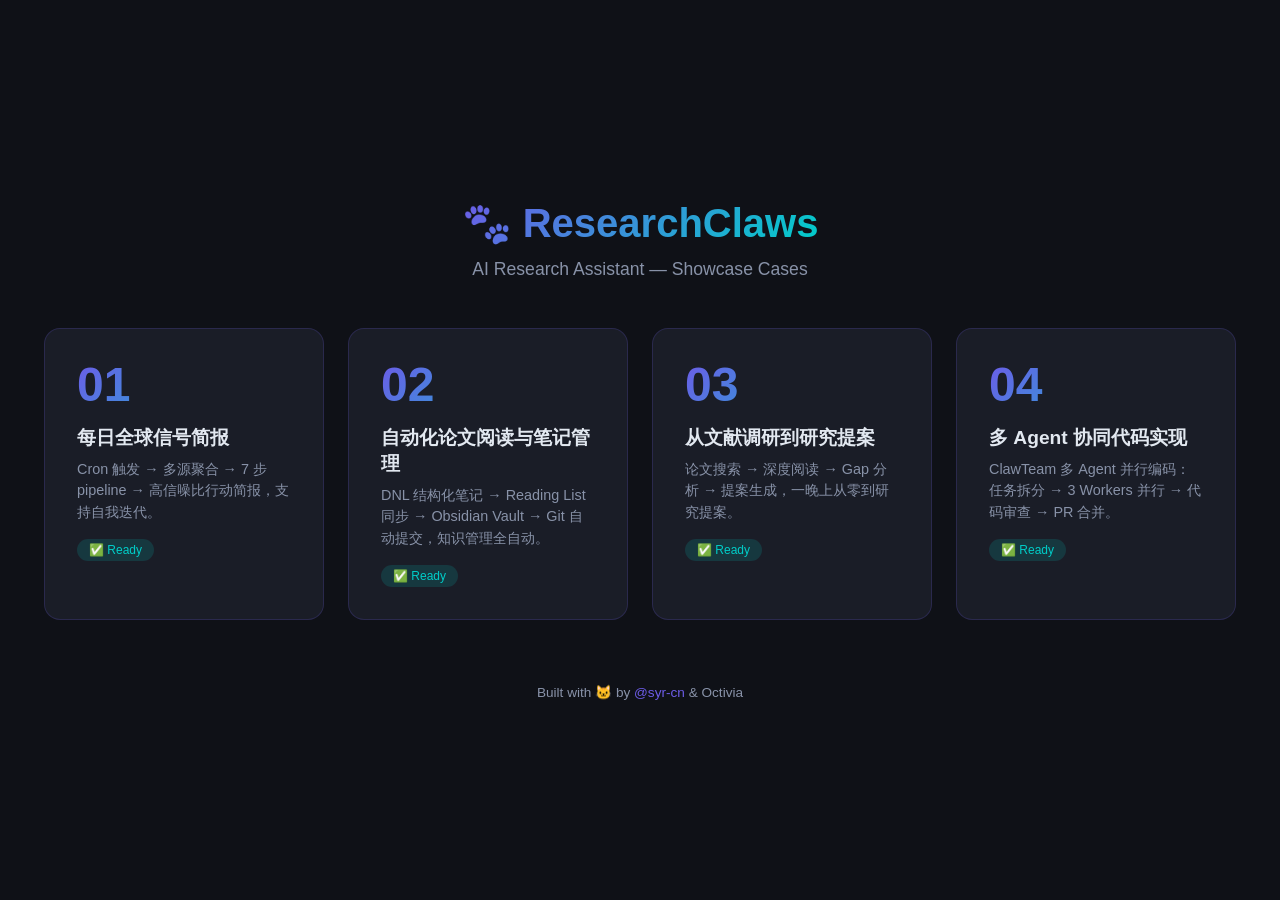
==== index.html @ a4d9e23c "feat: split into 4 cases - add paper reading/notes (case2), rename proposal->case3, multi-agent->cas" ====
<!DOCTYPE html>
<html lang="zh-CN">
<head>
    <meta charset="UTF-8">
    <meta name="viewport" content="width=device-width, initial-scale=1.0">
    <title>ResearchClaws | Showcase</title>
    <style>
        * { margin: 0; padding: 0; box-sizing: border-box; }
        :root {
            --bg: #0f1117;
            --bg-card: #1a1d27;
            --accent: #6c5ce7;
            --accent2: #00cec9;
            --text: #e2e8f0;
            --text-dim: #8892a8;
        }
        body {
            background: var(--bg);
            color: var(--text);
            font-family: 'Noto Sans SC', -apple-system, sans-serif;
            min-height: 100vh;
            display: flex;
            flex-direction: column;
            align-items: center;
            justify-content: center;
            padding: 40px 20px;
        }
        h1 {
            font-size: 2.5rem;
            font-weight: 900;
            background: linear-gradient(135deg, var(--accent), var(--accent2));
            -webkit-background-clip: text;
            -webkit-text-fill-color: transparent;
            margin-bottom: 12px;
        }
        .subtitle {
            color: var(--text-dim);
            font-size: 1.1rem;
            margin-bottom: 48px;
        }
        .cases {
            display: flex;
            gap: 24px;
            flex-wrap: wrap;
            justify-content: center;
            max-width: 1200px;
        }
        .case-card {
            background: var(--bg-card);
            border-radius: 16px;
            padding: 32px;
            width: 280px;
            text-decoration: none;
            color: var(--text);
            border: 1px solid rgba(108,92,231,0.2);
            transition: all 0.3s ease;
            position: relative;
            overflow: hidden;
        }
        .case-card:hover {
            border-color: var(--accent);
            transform: translateY(-4px);
            box-shadow: 0 12px 40px rgba(108,92,231,0.2);
        }
        .case-card .num {
            font-size: 3rem;
            font-weight: 900;
            background: linear-gradient(135deg, var(--accent), var(--accent2));
            -webkit-background-clip: text;
            -webkit-text-fill-color: transparent;
            line-height: 1;
            margin-bottom: 16px;
        }
        .case-card h2 {
            font-size: 1.2rem;
            font-weight: 700;
            margin-bottom: 8px;
        }
        .case-card p {
            color: var(--text-dim);
            font-size: 0.9rem;
            line-height: 1.5;
        }
        .case-card .tag {
            display: inline-block;
            margin-top: 16px;
            padding: 4px 12px;
            border-radius: 12px;
            font-size: 0.75rem;
            font-weight: 500;
        }
        .tag-ready { background: rgba(0,206,201,0.15); color: var(--accent2); }
        .tag-wip { background: rgba(253,121,168,0.15); color: #fd79a8; }
        footer {
            margin-top: 64px;
            color: var(--text-dim);
            font-size: 0.85rem;
        }
        footer a { color: var(--accent); text-decoration: none; }
        footer a:hover { text-decoration: underline; }
    </style>
</head>
<body>
    <h1>🐾 ResearchClaws</h1>
    <p class="subtitle">AI Research Assistant — Showcase Cases</p>
    <div class="cases">
        <a href="showcase/case1-daily-signal-brief.html" class="case-card">
            <div class="num">01</div>
            <h2>每日全球信号简报</h2>
            <p>Cron 触发 → 多源聚合 → 7 步 pipeline → 高信噪比行动简报，支持自我迭代。</p>
            <span class="tag tag-ready">✅ Ready</span>
        </a>
        <a href="showcase/case2-paper-reading-notes.html" class="case-card">
            <div class="num">02</div>
            <h2>自动化论文阅读与笔记管理</h2>
            <p>DNL 结构化笔记 → Reading List 同步 → Obsidian Vault → Git 自动提交，知识管理全自动。</p>
            <span class="tag tag-ready">✅ Ready</span>
        </a>
        <a href="showcase/case3-research-proposal.html" class="case-card">
            <div class="num">03</div>
            <h2>从文献调研到研究提案</h2>
            <p>论文搜索 → 深度阅读 → Gap 分析 → 提案生成，一晚上从零到研究提案。</p>
            <span class="tag tag-ready">✅ Ready</span>
        </a>
        <a href="showcase/case4-multi-agent-codebase.html" class="case-card">
            <div class="num">04</div>
            <h2>多 Agent 协同代码实现</h2>
            <p>ClawTeam 多 Agent 并行编码：任务拆分 → 3 Workers 并行 → 代码审查 → PR 合并。</p>
            <span class="tag tag-ready">✅ Ready</span>
        </a>
    </div>
    <footer>
        <p>Built with 🐱 by <a href="https://github.com/syr-cn">@syr-cn</a> &amp; Octivia</p>
    </footer>
</body>
</html>
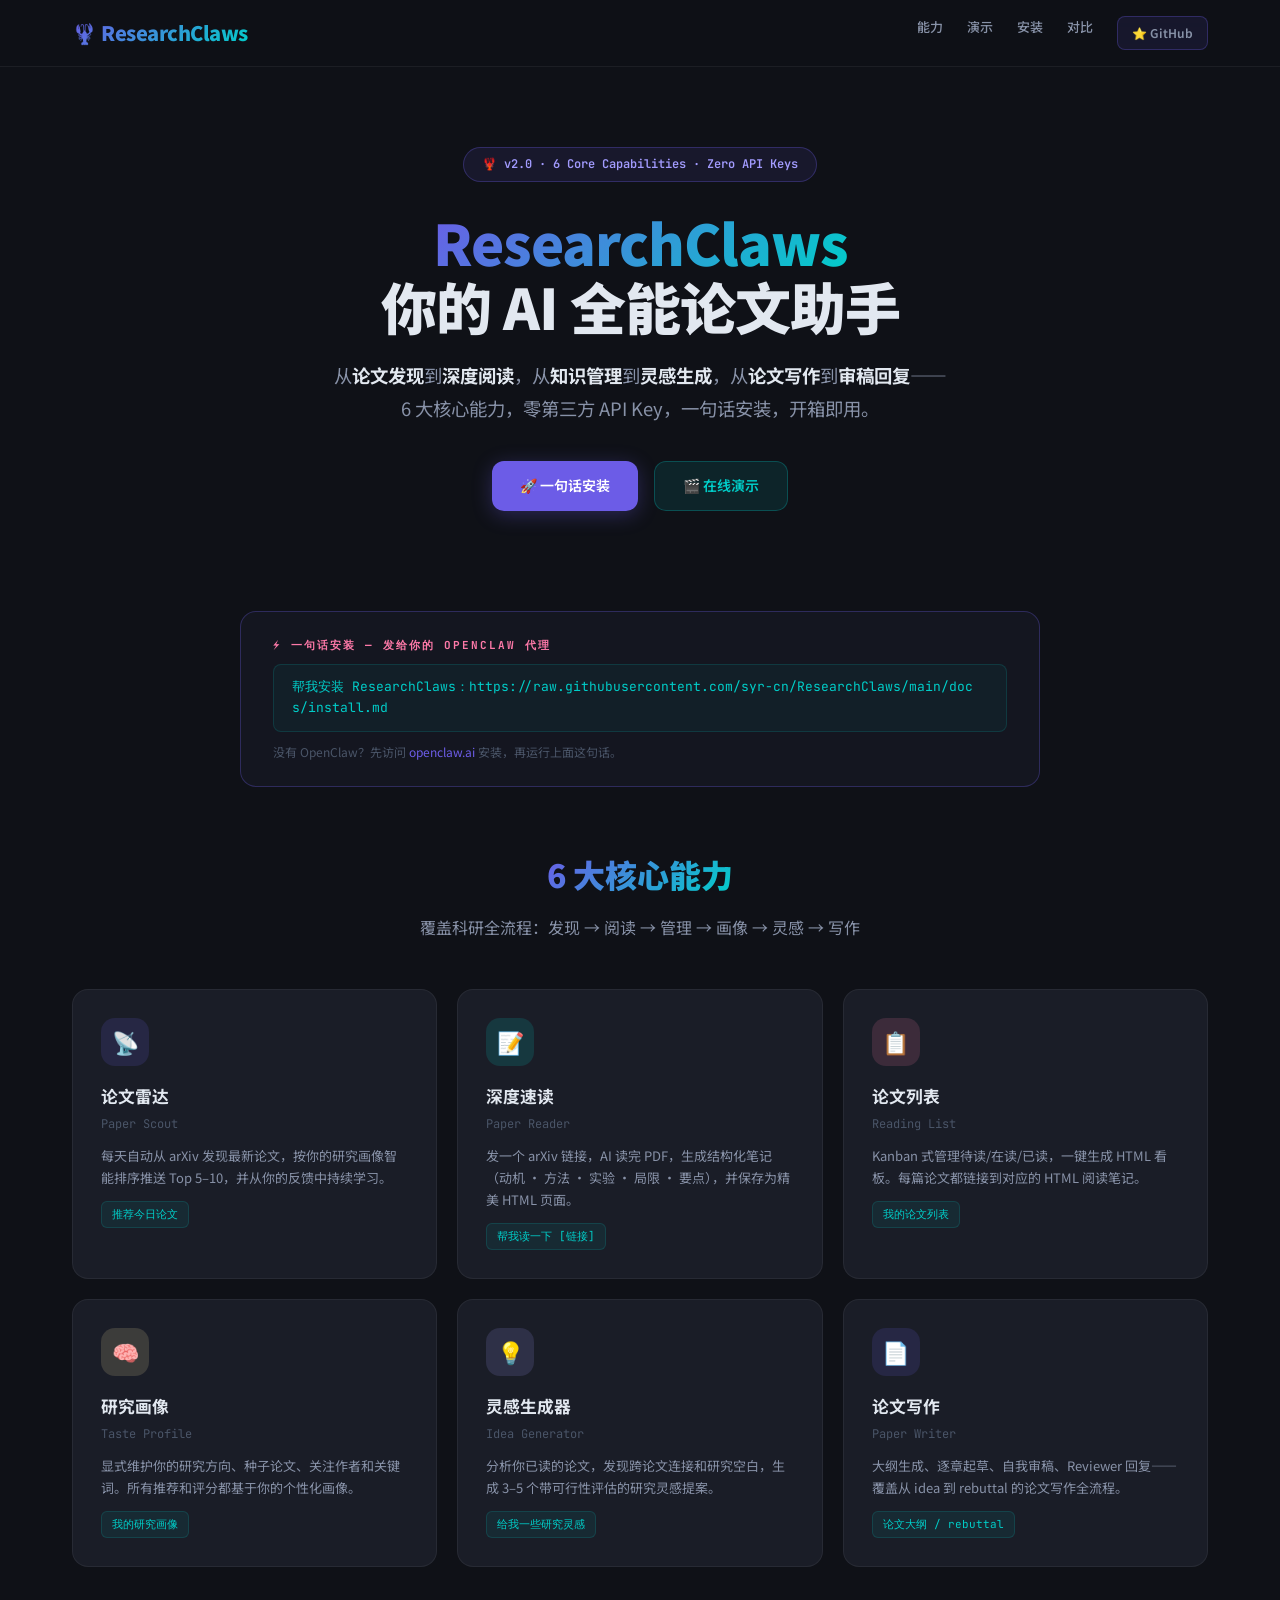
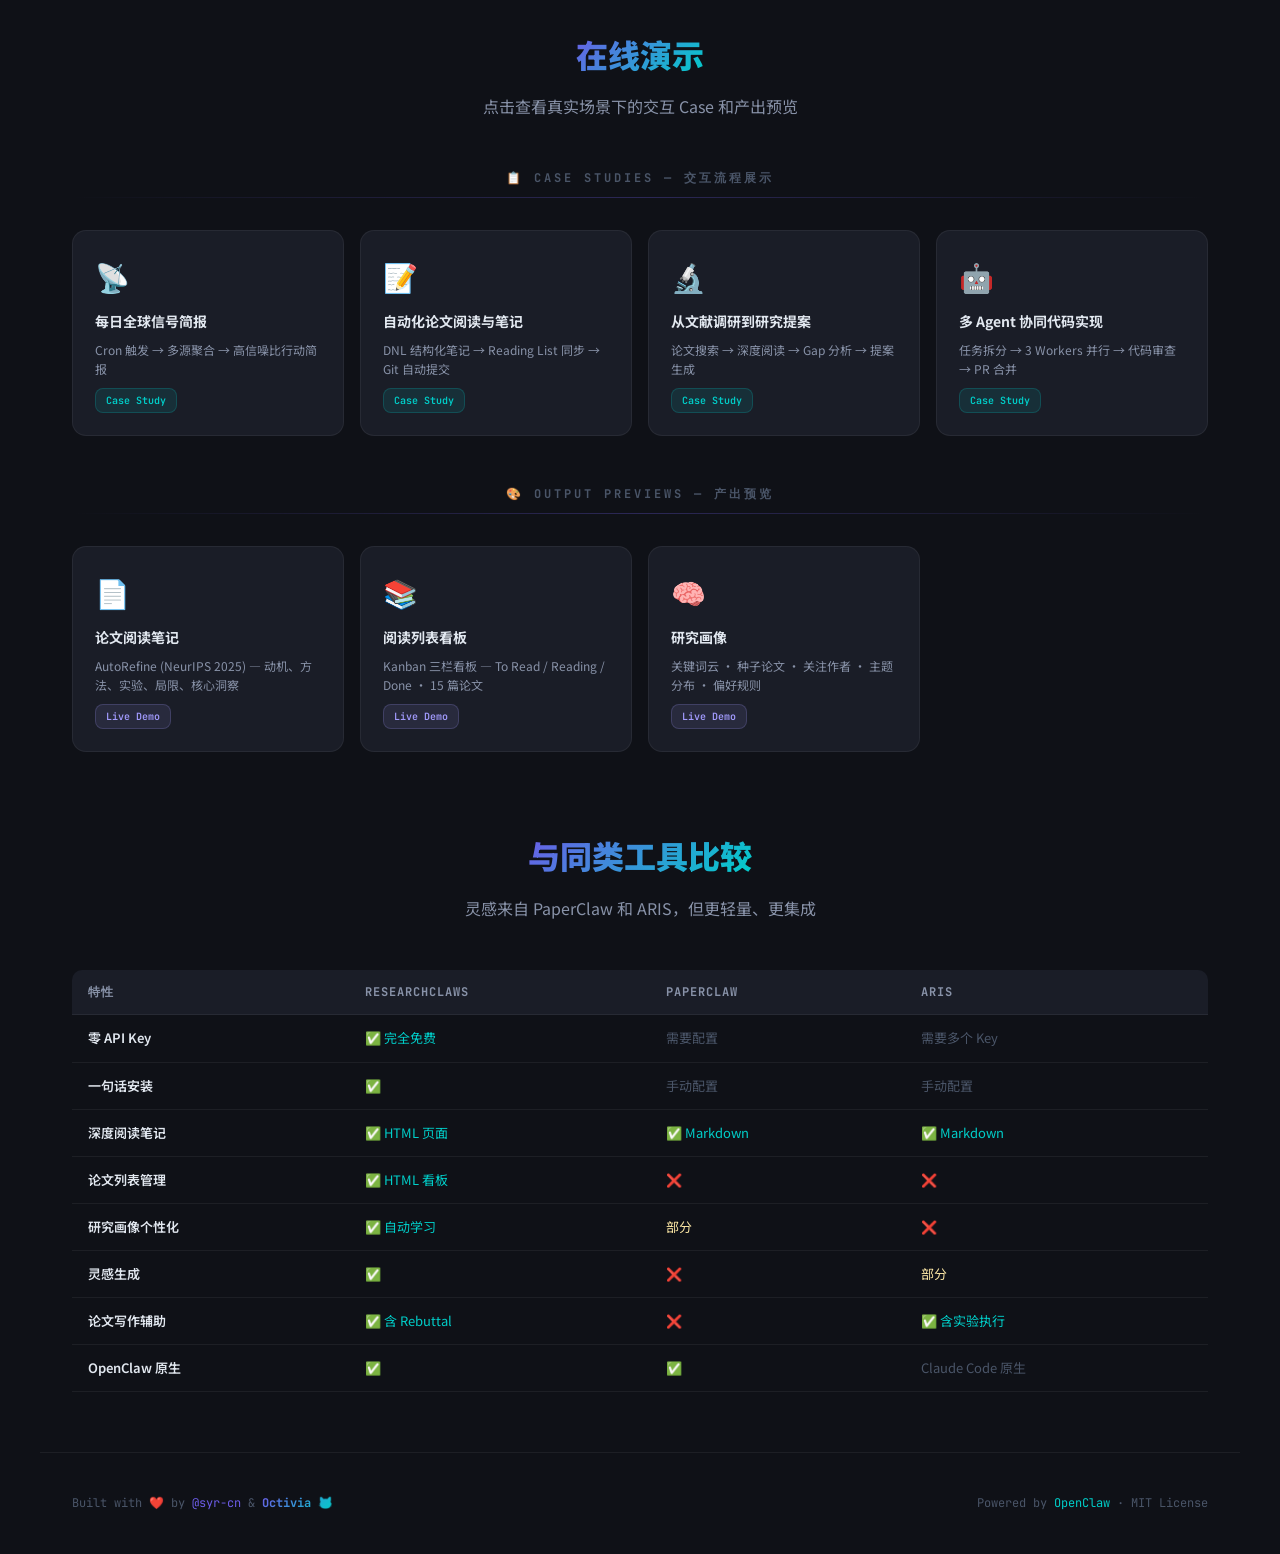
==== commit 1817043b: "feat: redesign landing page — hero + 6 capabilities + showcase + comparison table" ====
--- a/index.html
+++ b/index.html
@@ -1,136 +1,307 @@
 <!DOCTYPE html>
 <html lang="zh-CN">
 <head>
-    <meta charset="UTF-8">
-    <meta name="viewport" content="width=device-width, initial-scale=1.0">
-    <title>ResearchClaws | Showcase</title>
-    <style>
-        * { margin: 0; padding: 0; box-sizing: border-box; }
-        :root {
-            --bg: #0f1117;
-            --bg-card: #1a1d27;
-            --accent: #6c5ce7;
-            --accent2: #00cec9;
-            --text: #e2e8f0;
-            --text-dim: #8892a8;
-        }
-        body {
-            background: var(--bg);
-            color: var(--text);
-            font-family: 'Noto Sans SC', -apple-system, sans-serif;
-            min-height: 100vh;
-            display: flex;
-            flex-direction: column;
-            align-items: center;
-            justify-content: center;
-            padding: 40px 20px;
-        }
-        h1 {
-            font-size: 2.5rem;
-            font-weight: 900;
-            background: linear-gradient(135deg, var(--accent), var(--accent2));
-            -webkit-background-clip: text;
-            -webkit-text-fill-color: transparent;
-            margin-bottom: 12px;
-        }
-        .subtitle {
-            color: var(--text-dim);
-            font-size: 1.1rem;
-            margin-bottom: 48px;
-        }
-        .cases {
-            display: flex;
-            gap: 24px;
-            flex-wrap: wrap;
-            justify-content: center;
-            max-width: 1200px;
-        }
-        .case-card {
-            background: var(--bg-card);
-            border-radius: 16px;
-            padding: 32px;
-            width: 280px;
-            text-decoration: none;
-            color: var(--text);
-            border: 1px solid rgba(108,92,231,0.2);
-            transition: all 0.3s ease;
-            position: relative;
-            overflow: hidden;
-        }
-        .case-card:hover {
-            border-color: var(--accent);
-            transform: translateY(-4px);
-            box-shadow: 0 12px 40px rgba(108,92,231,0.2);
-        }
-        .case-card .num {
-            font-size: 3rem;
-            font-weight: 900;
-            background: linear-gradient(135deg, var(--accent), var(--accent2));
-            -webkit-background-clip: text;
-            -webkit-text-fill-color: transparent;
-            line-height: 1;
-            margin-bottom: 16px;
-        }
-        .case-card h2 {
-            font-size: 1.2rem;
-            font-weight: 700;
-            margin-bottom: 8px;
-        }
-        .case-card p {
-            color: var(--text-dim);
-            font-size: 0.9rem;
-            line-height: 1.5;
-        }
-        .case-card .tag {
-            display: inline-block;
-            margin-top: 16px;
-            padding: 4px 12px;
-            border-radius: 12px;
-            font-size: 0.75rem;
-            font-weight: 500;
-        }
-        .tag-ready { background: rgba(0,206,201,0.15); color: var(--accent2); }
-        .tag-wip { background: rgba(253,121,168,0.15); color: #fd79a8; }
-        footer {
-            margin-top: 64px;
-            color: var(--text-dim);
-            font-size: 0.85rem;
-        }
-        footer a { color: var(--accent); text-decoration: none; }
-        footer a:hover { text-decoration: underline; }
-    </style>
+<meta charset="UTF-8">
+<meta name="viewport" content="width=device-width, initial-scale=1.0">
+<title>ResearchClaws — AI 全能论文助手</title>
+<link href="https://fonts.googleapis.com/css2?family=Noto+Sans+SC:wght@300;400;500;700;900&family=JetBrains+Mono:wght@400;500;700&display=swap" rel="stylesheet">
+<style>
+*,*::before,*::after{margin:0;padding:0;box-sizing:border-box}
+:root{
+  --bg:#0f1117;--bg-card:#1a1d27;--bg-code:#141620;
+  --accent:#6c5ce7;--accent2:#00cec9;--accent3:#fd79a8;--accent4:#a29bfe;--accent5:#ffeaa7;
+  --text:#e2e8f0;--text-dim:#8892a8;--text-muted:#4a5568;
+  --border:rgba(255,255,255,0.06);--border-acc:rgba(108,92,231,0.3);
+}
+html{background:var(--bg);scroll-behavior:smooth}
+body{font-family:'Noto Sans SC',sans-serif;background:var(--bg);color:var(--text);min-height:100vh;line-height:1.7}
+::-webkit-scrollbar{width:6px}
+::-webkit-scrollbar-track{background:var(--bg)}
+::-webkit-scrollbar-thumb{background:var(--accent);border-radius:3px}
+a{color:var(--accent);text-decoration:none}
+a:hover{text-decoration:underline}
+
+/* ── Nav ── */
+.nav{position:sticky;top:0;z-index:100;background:rgba(15,17,23,0.85);backdrop-filter:blur(20px);border-bottom:1px solid var(--border);padding:16px 0}
+.nav-inner{max-width:1200px;margin:0 auto;padding:0 32px;display:flex;align-items:center;justify-content:space-between}
+.nav-logo{font-size:20px;font-weight:900;background:linear-gradient(135deg,var(--accent),var(--accent2));-webkit-background-clip:text;-webkit-text-fill-color:transparent;letter-spacing:-0.5px;text-decoration:none}
+.nav-links{display:flex;gap:24px;font-size:13px;font-weight:500}
+.nav-links a{color:var(--text-dim);text-decoration:none;transition:color .2s}
+.nav-links a:hover{color:var(--text)}
+.nav-gh{display:inline-flex;align-items:center;gap:6px;padding:6px 14px;border-radius:8px;background:rgba(108,92,231,0.1);border:1px solid var(--border-acc);color:var(--accent4);font-size:12px;font-weight:600;text-decoration:none;transition:background .2s}
+.nav-gh:hover{background:rgba(108,92,231,0.2);text-decoration:none}
+
+/* ── Hero ── */
+.hero{max-width:1200px;margin:0 auto;padding:80px 32px 60px;text-align:center}
+.hero-badge{display:inline-flex;align-items:center;gap:8px;padding:6px 18px;border-radius:20px;background:rgba(108,92,231,0.1);border:1px solid var(--border-acc);font-size:12px;font-weight:600;color:var(--accent4);margin-bottom:28px;font-family:'JetBrains Mono',monospace}
+.hero h1{font-size:3.5rem;font-weight:900;line-height:1.15;margin-bottom:20px;letter-spacing:-1px}
+.hero h1 .grad{background:linear-gradient(135deg,var(--accent),var(--accent2));-webkit-background-clip:text;-webkit-text-fill-color:transparent}
+.hero-sub{font-size:1.15rem;color:var(--text-dim);max-width:640px;margin:0 auto 36px;line-height:1.8}
+.hero-sub strong{color:var(--text)}
+.hero-actions{display:flex;gap:16px;justify-content:center;flex-wrap:wrap;margin-bottom:40px}
+.btn{display:inline-flex;align-items:center;gap:8px;padding:12px 28px;border-radius:12px;font-size:14px;font-weight:600;text-decoration:none;transition:transform .15s,box-shadow .15s}
+.btn:hover{transform:translateY(-2px);text-decoration:none}
+.btn-primary{background:var(--accent);color:#fff;box-shadow:0 4px 20px rgba(108,92,231,0.3)}
+.btn-primary:hover{box-shadow:0 8px 30px rgba(108,92,231,0.4)}
+.btn-secondary{background:rgba(0,206,201,0.1);border:1px solid rgba(0,206,201,0.25);color:var(--accent2)}
+
+/* ── Install banner ── */
+.install-banner{max-width:800px;margin:0 auto 60px;background:var(--bg-code);border:1px solid var(--border-acc);border-radius:16px;padding:24px 32px;text-align:left}
+.install-label{font-size:11px;font-weight:700;color:var(--accent3);text-transform:uppercase;letter-spacing:2px;margin-bottom:10px;font-family:'JetBrains Mono',monospace}
+.install-code{font-family:'JetBrains Mono',monospace;font-size:13px;color:var(--accent2);background:rgba(0,206,201,0.05);padding:12px 18px;border-radius:8px;border:1px solid rgba(0,206,201,0.15);word-break:break-all;line-height:1.6}
+.install-note{font-size:12px;color:var(--text-muted);margin-top:10px}
+
+/* ── Capabilities grid ── */
+.section{max-width:1200px;margin:0 auto;padding:0 32px 60px}
+.section-heading{text-align:center;margin-bottom:48px}
+.section-heading h2{font-size:2rem;font-weight:900;margin-bottom:12px}
+.section-heading h2 .grad{background:linear-gradient(135deg,var(--accent),var(--accent2));-webkit-background-clip:text;-webkit-text-fill-color:transparent}
+.section-heading p{color:var(--text-dim);font-size:1rem}
+.cap-grid{display:grid;grid-template-columns:repeat(3,1fr);gap:20px}
+.cap-card{background:var(--bg-card);border:1px solid var(--border);border-radius:16px;padding:28px;transition:border-color .2s,transform .2s}
+.cap-card:hover{border-color:rgba(108,92,231,0.3);transform:translateY(-3px)}
+.cap-icon{width:48px;height:48px;border-radius:14px;display:flex;align-items:center;justify-content:center;font-size:22px;margin-bottom:16px}
+.icon-scout{background:rgba(108,92,231,0.15)}
+.icon-reader{background:rgba(0,206,201,0.15)}
+.icon-list{background:rgba(253,121,168,0.15)}
+.icon-taste{background:rgba(255,234,167,0.15)}
+.icon-idea{background:rgba(162,155,254,0.15)}
+.icon-writer{background:rgba(108,92,231,0.15)}
+.cap-card h3{font-size:1.05rem;font-weight:700;margin-bottom:4px}
+.cap-card .cap-en{font-size:12px;color:var(--text-muted);font-family:'JetBrains Mono',monospace;margin-bottom:10px}
+.cap-card p{font-size:13px;color:var(--text-dim);line-height:1.7}
+.cap-trigger{display:inline-block;margin-top:12px;padding:3px 10px;border-radius:6px;font-size:11px;font-family:'JetBrains Mono',monospace;background:rgba(0,206,201,0.08);color:var(--accent2);border:1px solid rgba(0,206,201,0.15)}
+
+/* ── Showcase section ── */
+.showcase-label{font-size:12px;font-weight:700;color:var(--text-muted);text-transform:uppercase;letter-spacing:3px;font-family:'JetBrains Mono',monospace;margin-bottom:8px;text-align:center}
+.showcase-divider{width:100%;height:1px;background:linear-gradient(90deg,transparent,rgba(108,92,231,0.3),transparent);margin-bottom:32px}
+.show-grid{display:grid;grid-template-columns:repeat(auto-fill,minmax(260px,1fr));gap:16px;margin-bottom:16px}
+.show-card{display:block;background:var(--bg-card);border:1px solid var(--border);border-radius:14px;padding:22px;text-decoration:none;color:var(--text);transition:border-color .2s,transform .2s}
+.show-card:hover{border-color:rgba(108,92,231,0.3);transform:translateY(-3px);text-decoration:none}
+.show-icon{font-size:28px;margin-bottom:10px}
+.show-card h3{font-size:14px;font-weight:700;margin-bottom:6px}
+.show-card p{font-size:12px;color:var(--text-dim);line-height:1.6}
+.show-tag{display:inline-block;margin-top:10px;padding:3px 10px;border-radius:8px;font-size:10px;font-weight:600;font-family:'JetBrains Mono',monospace}
+.tag-case{background:rgba(0,206,201,0.1);color:var(--accent2);border:1px solid rgba(0,206,201,0.2)}
+.tag-demo{background:rgba(162,155,254,0.1);color:var(--accent4);border:1px solid rgba(162,155,254,0.2)}
+
+/* ── Comparison table ── */
+.compare-wrap{overflow-x:auto;margin-top:20px}
+.compare-table{width:100%;border-collapse:separate;border-spacing:0;font-size:13px}
+.compare-table th,.compare-table td{padding:12px 16px;text-align:left;border-bottom:1px solid var(--border)}
+.compare-table th{background:var(--bg-card);font-weight:700;font-size:12px;text-transform:uppercase;letter-spacing:1px;color:var(--text-dim);font-family:'JetBrains Mono',monospace;position:sticky;top:0}
+.compare-table th:first-child{border-radius:10px 0 0 0}
+.compare-table th:last-child{border-radius:0 10px 0 0}
+.compare-table td:first-child{font-weight:600;color:var(--text)}
+.compare-table .yes{color:var(--accent2)}
+.compare-table .no{color:var(--text-muted)}
+.compare-table .partial{color:var(--accent5)}
+.compare-table tr:hover td{background:rgba(108,92,231,0.03)}
+
+/* ── Footer ── */
+.site-footer{max-width:1200px;margin:0 auto;padding:40px 32px;border-top:1px solid var(--border);display:flex;justify-content:space-between;align-items:center;font-size:12px;color:var(--text-muted);font-family:'JetBrains Mono',monospace;flex-wrap:wrap;gap:16px}
+.footer-brand{font-weight:700;background:linear-gradient(135deg,var(--accent),var(--accent2));-webkit-background-clip:text;-webkit-text-fill-color:transparent}
+
+@media(max-width:900px){
+  .cap-grid{grid-template-columns:1fr}
+  .hero h1{font-size:2.2rem}
+  .nav-links{display:none}
+}
+</style>
 </head>
 <body>
-    <h1>🐾 ResearchClaws</h1>
-    <p class="subtitle">AI Research Assistant — Showcase Cases</p>
-    <div class="cases">
-        <a href="showcase/case1-daily-signal-brief.html" class="case-card">
-            <div class="num">01</div>
-            <h2>每日全球信号简报</h2>
-            <p>Cron 触发 → 多源聚合 → 7 步 pipeline → 高信噪比行动简报，支持自我迭代。</p>
-            <span class="tag tag-ready">✅ Ready</span>
-        </a>
-        <a href="showcase/case2-paper-reading-notes.html" class="case-card">
-            <div class="num">02</div>
-            <h2>自动化论文阅读与笔记管理</h2>
-            <p>DNL 结构化笔记 → Reading List 同步 → Obsidian Vault → Git 自动提交，知识管理全自动。</p>
-            <span class="tag tag-ready">✅ Ready</span>
-        </a>
-        <a href="showcase/case3-research-proposal.html" class="case-card">
-            <div class="num">03</div>
-            <h2>从文献调研到研究提案</h2>
-            <p>论文搜索 → 深度阅读 → Gap 分析 → 提案生成，一晚上从零到研究提案。</p>
-            <span class="tag tag-ready">✅ Ready</span>
-        </a>
-        <a href="showcase/case4-multi-agent-codebase.html" class="case-card">
-            <div class="num">04</div>
-            <h2>多 Agent 协同代码实现</h2>
-            <p>ClawTeam 多 Agent 并行编码：任务拆分 → 3 Workers 并行 → 代码审查 → PR 合并。</p>
-            <span class="tag tag-ready">✅ Ready</span>
-        </a>
-    </div>
-    <footer>
-        <p>Built with 🐱 by <a href="https://github.com/syr-cn">@syr-cn</a> &amp; Octivia</p>
-    </footer>
+
+<!-- Nav -->
+<nav class="nav">
+  <div class="nav-inner">
+    <a href="#" class="nav-logo">🦞 ResearchClaws</a>
+    <div class="nav-links">
+      <a href="#capabilities">能力</a>
+      <a href="#showcase">演示</a>
+      <a href="#install">安装</a>
+      <a href="#compare">对比</a>
+      <a href="https://github.com/syr-cn/ResearchClaws" class="nav-gh" target="_blank">⭐ GitHub</a>
+    </div>
+  </div>
+</nav>
+
+<!-- Hero -->
+<section class="hero">
+  <div class="hero-badge">🦞 v2.0 · 6 Core Capabilities · Zero API Keys</div>
+  <h1><span class="grad">ResearchClaws</span><br>你的 AI 全能论文助手</h1>
+  <p class="hero-sub">
+    从<strong>论文发现</strong>到<strong>深度阅读</strong>，从<strong>知识管理</strong>到<strong>灵感生成</strong>，从<strong>论文写作</strong>到<strong>审稿回复</strong>——<br>
+    6 大核心能力，零第三方 API Key，一句话安装，开箱即用。
+  </p>
+  <div class="hero-actions">
+    <a href="#install" class="btn btn-primary">🚀 一句话安装</a>
+    <a href="#showcase" class="btn btn-secondary">🎬 在线演示</a>
+  </div>
+</section>
+
+<!-- Install -->
+<div id="install" class="install-banner">
+  <div class="install-label">⚡ 一句话安装 — 发给你的 OpenClaw 代理</div>
+  <div class="install-code">帮我安装 ResearchClaws：https://raw.githubusercontent.com/syr-cn/ResearchClaws/main/docs/install.md</div>
+  <div class="install-note">没有 OpenClaw？先访问 <a href="https://openclaw.ai" target="_blank">openclaw.ai</a> 安装，再运行上面这句话。</div>
+</div>
+
+<!-- Capabilities -->
+<section id="capabilities" class="section">
+  <div class="section-heading">
+    <h2><span class="grad">6 大核心能力</span></h2>
+    <p>覆盖科研全流程：发现 → 阅读 → 管理 → 画像 → 灵感 → 写作</p>
+  </div>
+  <div class="cap-grid">
+
+    <div class="cap-card">
+      <div class="cap-icon icon-scout">📡</div>
+      <h3>论文雷达</h3>
+      <div class="cap-en">Paper Scout</div>
+      <p>每天自动从 arXiv 发现最新论文，按你的研究画像智能排序推送 Top 5–10，并从你的反馈中持续学习。</p>
+      <span class="cap-trigger">推荐今日论文</span>
+    </div>
+
+    <div class="cap-card">
+      <div class="cap-icon icon-reader">📝</div>
+      <h3>深度速读</h3>
+      <div class="cap-en">Paper Reader</div>
+      <p>发一个 arXiv 链接，AI 读完 PDF，生成结构化笔记（动机 · 方法 · 实验 · 局限 · 要点），并保存为精美 HTML 页面。</p>
+      <span class="cap-trigger">帮我读一下 [链接]</span>
+    </div>
+
+    <div class="cap-card">
+      <div class="cap-icon icon-list">📋</div>
+      <h3>论文列表</h3>
+      <div class="cap-en">Reading List</div>
+      <p>Kanban 式管理待读/在读/已读，一键生成 HTML 看板。每篇论文都链接到对应的 HTML 阅读笔记。</p>
+      <span class="cap-trigger">我的论文列表</span>
+    </div>
+
+    <div class="cap-card">
+      <div class="cap-icon icon-taste">🧠</div>
+      <h3>研究画像</h3>
+      <div class="cap-en">Taste Profile</div>
+      <p>显式维护你的研究方向、种子论文、关注作者和关键词。所有推荐和评分都基于你的个性化画像。</p>
+      <span class="cap-trigger">我的研究画像</span>
+    </div>
+
+    <div class="cap-card">
+      <div class="cap-icon icon-idea">💡</div>
+      <h3>灵感生成器</h3>
+      <div class="cap-en">Idea Generator</div>
+      <p>分析你已读的论文，发现跨论文连接和研究空白，生成 3–5 个带可行性评估的研究灵感提案。</p>
+      <span class="cap-trigger">给我一些研究灵感</span>
+    </div>
+
+    <div class="cap-card">
+      <div class="cap-icon icon-writer">📄</div>
+      <h3>论文写作</h3>
+      <div class="cap-en">Paper Writer</div>
+      <p>大纲生成、逐章起草、自我审稿、Reviewer 回复——覆盖从 idea 到 rebuttal 的论文写作全流程。</p>
+      <span class="cap-trigger">论文大纲 / rebuttal</span>
+    </div>
+
+  </div>
+</section>
+
+<!-- Showcase -->
+<section id="showcase" class="section">
+  <div class="section-heading">
+    <h2><span class="grad">在线演示</span></h2>
+    <p>点击查看真实场景下的交互 Case 和产出预览</p>
+  </div>
+
+  <div class="showcase-label">📋 Case Studies — 交互流程展示</div>
+  <div class="showcase-divider"></div>
+  <div class="show-grid">
+    <a href="showcase/case1-daily-signal-brief.html" class="show-card">
+      <div class="show-icon">📡</div>
+      <h3>每日全球信号简报</h3>
+      <p>Cron 触发 → 多源聚合 → 高信噪比行动简报</p>
+      <span class="show-tag tag-case">Case Study</span>
+    </a>
+    <a href="showcase/case2-paper-reading-notes.html" class="show-card">
+      <div class="show-icon">📝</div>
+      <h3>自动化论文阅读与笔记</h3>
+      <p>DNL 结构化笔记 → Reading List 同步 → Git 自动提交</p>
+      <span class="show-tag tag-case">Case Study</span>
+    </a>
+    <a href="showcase/case3-research-proposal.html" class="show-card">
+      <div class="show-icon">🔬</div>
+      <h3>从文献调研到研究提案</h3>
+      <p>论文搜索 → 深度阅读 → Gap 分析 → 提案生成</p>
+      <span class="show-tag tag-case">Case Study</span>
+    </a>
+    <a href="showcase/case4-multi-agent-codebase.html" class="show-card">
+      <div class="show-icon">🤖</div>
+      <h3>多 Agent 协同代码实现</h3>
+      <p>任务拆分 → 3 Workers 并行 → 代码审查 → PR 合并</p>
+      <span class="show-tag tag-case">Case Study</span>
+    </a>
+  </div>
+
+  <div style="height:32px"></div>
+
+  <div class="showcase-label">🎨 Output Previews — 产出预览</div>
+  <div class="showcase-divider"></div>
+  <div class="show-grid">
+    <a href="showcase/demo-paper-note.html" class="show-card">
+      <div class="show-icon">📄</div>
+      <h3>论文阅读笔记</h3>
+      <p>AutoRefine (NeurIPS 2025) — 动机、方法、实验、局限、核心洞察</p>
+      <span class="show-tag tag-demo">Live Demo</span>
+    </a>
+    <a href="showcase/demo-reading-list.html" class="show-card">
+      <div class="show-icon">📚</div>
+      <h3>阅读列表看板</h3>
+      <p>Kanban 三栏看板 — To Read / Reading / Done · 15 篇论文</p>
+      <span class="show-tag tag-demo">Live Demo</span>
+    </a>
+    <a href="showcase/demo-research-profile.html" class="show-card">
+      <div class="show-icon">🧠</div>
+      <h3>研究画像</h3>
+      <p>关键词云 · 种子论文 · 关注作者 · 主题分布 · 偏好规则</p>
+      <span class="show-tag tag-demo">Live Demo</span>
+    </a>
+  </div>
+</section>
+
+<!-- Compare -->
+<section id="compare" class="section">
+  <div class="section-heading">
+    <h2><span class="grad">与同类工具比较</span></h2>
+    <p>灵感来自 PaperClaw 和 ARIS，但更轻量、更集成</p>
+  </div>
+  <div class="compare-wrap">
+    <table class="compare-table">
+      <thead>
+        <tr>
+          <th>特性</th>
+          <th>ResearchClaws</th>
+          <th>PaperClaw</th>
+          <th>ARIS</th>
+        </tr>
+      </thead>
+      <tbody>
+        <tr><td>零 API Key</td><td class="yes">✅ 完全免费</td><td class="no">需要配置</td><td class="no">需要多个 Key</td></tr>
+        <tr><td>一句话安装</td><td class="yes">✅</td><td class="no">手动配置</td><td class="no">手动配置</td></tr>
+        <tr><td>深度阅读笔记</td><td class="yes">✅ HTML 页面</td><td class="yes">✅ Markdown</td><td class="yes">✅ Markdown</td></tr>
+        <tr><td>论文列表管理</td><td class="yes">✅ HTML 看板</td><td class="no">❌</td><td class="no">❌</td></tr>
+        <tr><td>研究画像个性化</td><td class="yes">✅ 自动学习</td><td class="partial">部分</td><td class="no">❌</td></tr>
+        <tr><td>灵感生成</td><td class="yes">✅</td><td class="no">❌</td><td class="partial">部分</td></tr>
+        <tr><td>论文写作辅助</td><td class="yes">✅ 含 Rebuttal</td><td class="no">❌</td><td class="yes">✅ 含实验执行</td></tr>
+        <tr><td>OpenClaw 原生</td><td class="yes">✅</td><td class="yes">✅</td><td class="no">Claude Code 原生</td></tr>
+      </tbody>
+    </table>
+  </div>
+</section>
+
+<!-- Footer -->
+<footer class="site-footer">
+  <span>Built with ❤️ by <a href="https://github.com/syr-cn" target="_blank" style="color:var(--accent)">@syr-cn</a> &amp; <span class="footer-brand">Octivia 🐱</span></span>
+  <span>Powered by <a href="https://openclaw.ai" target="_blank" style="color:var(--accent2)">OpenClaw</a> · MIT License</span>
+</footer>
+
 </body>
 </html>
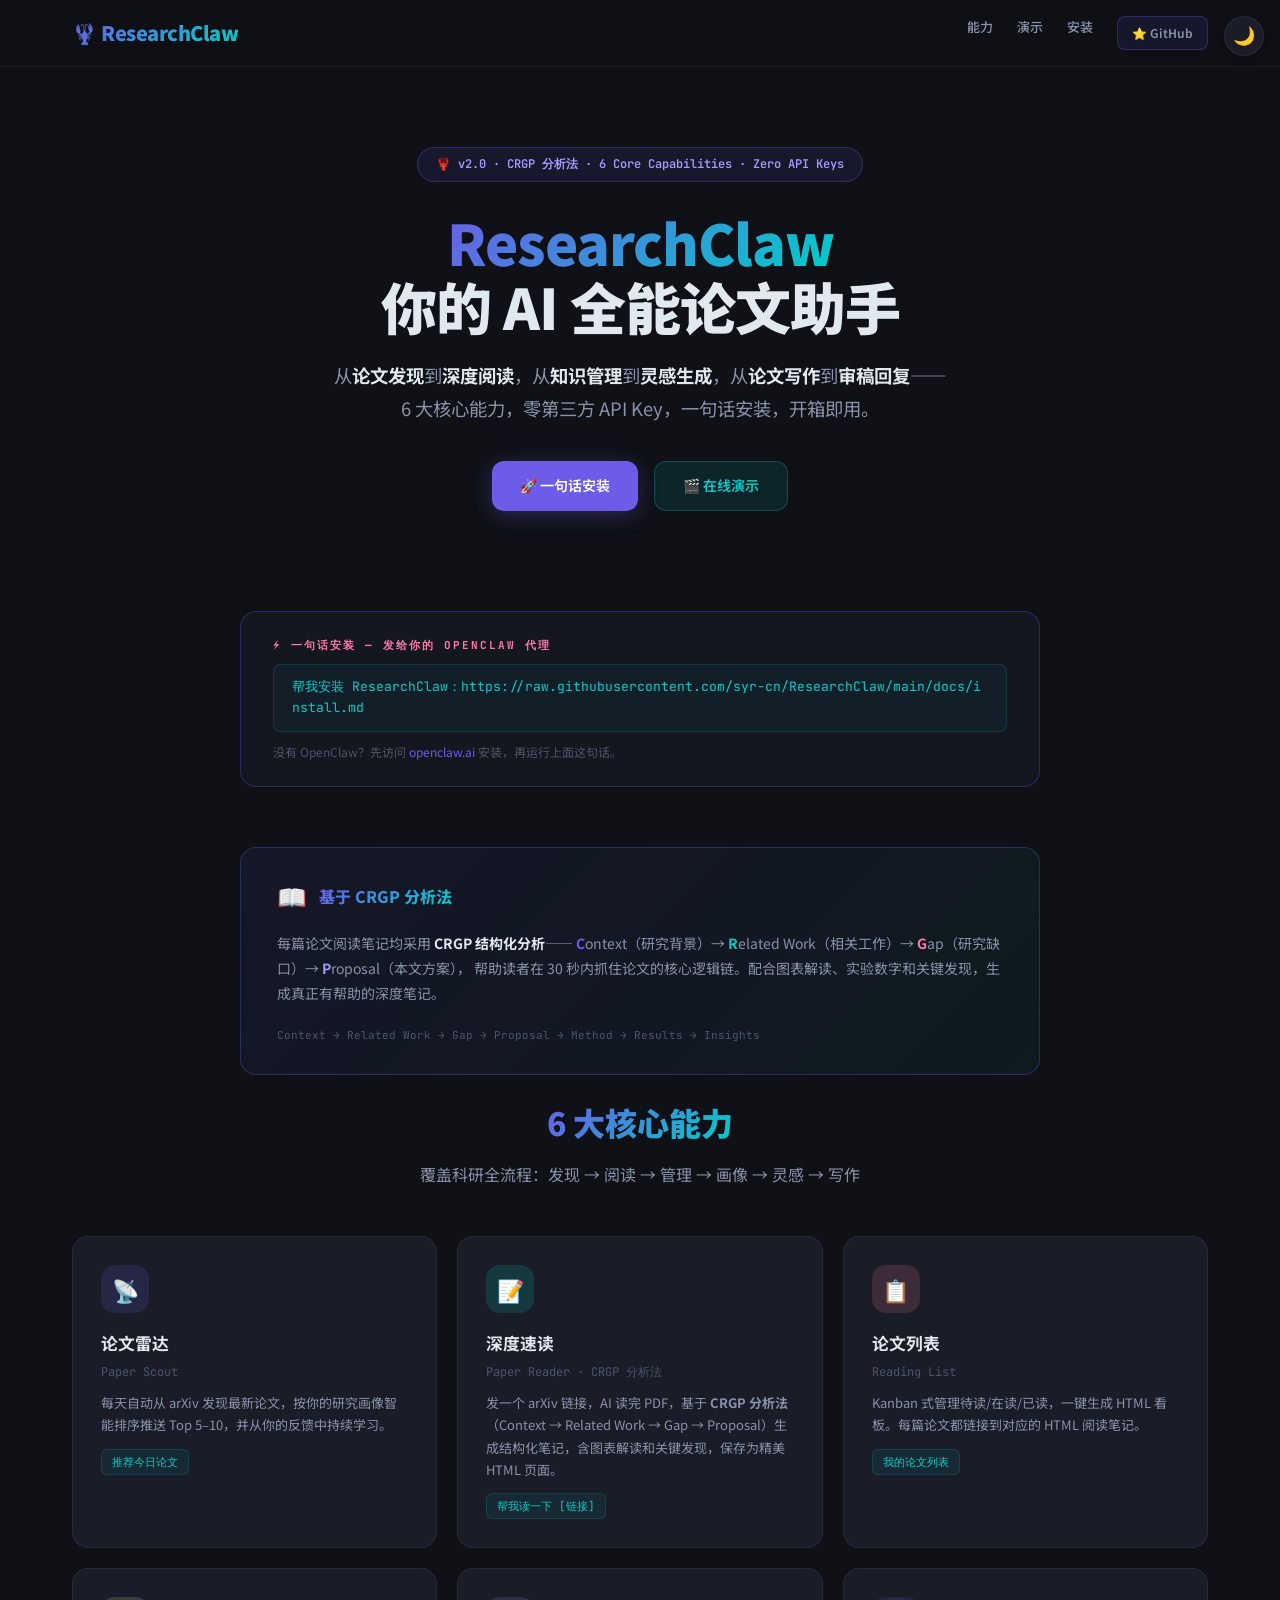
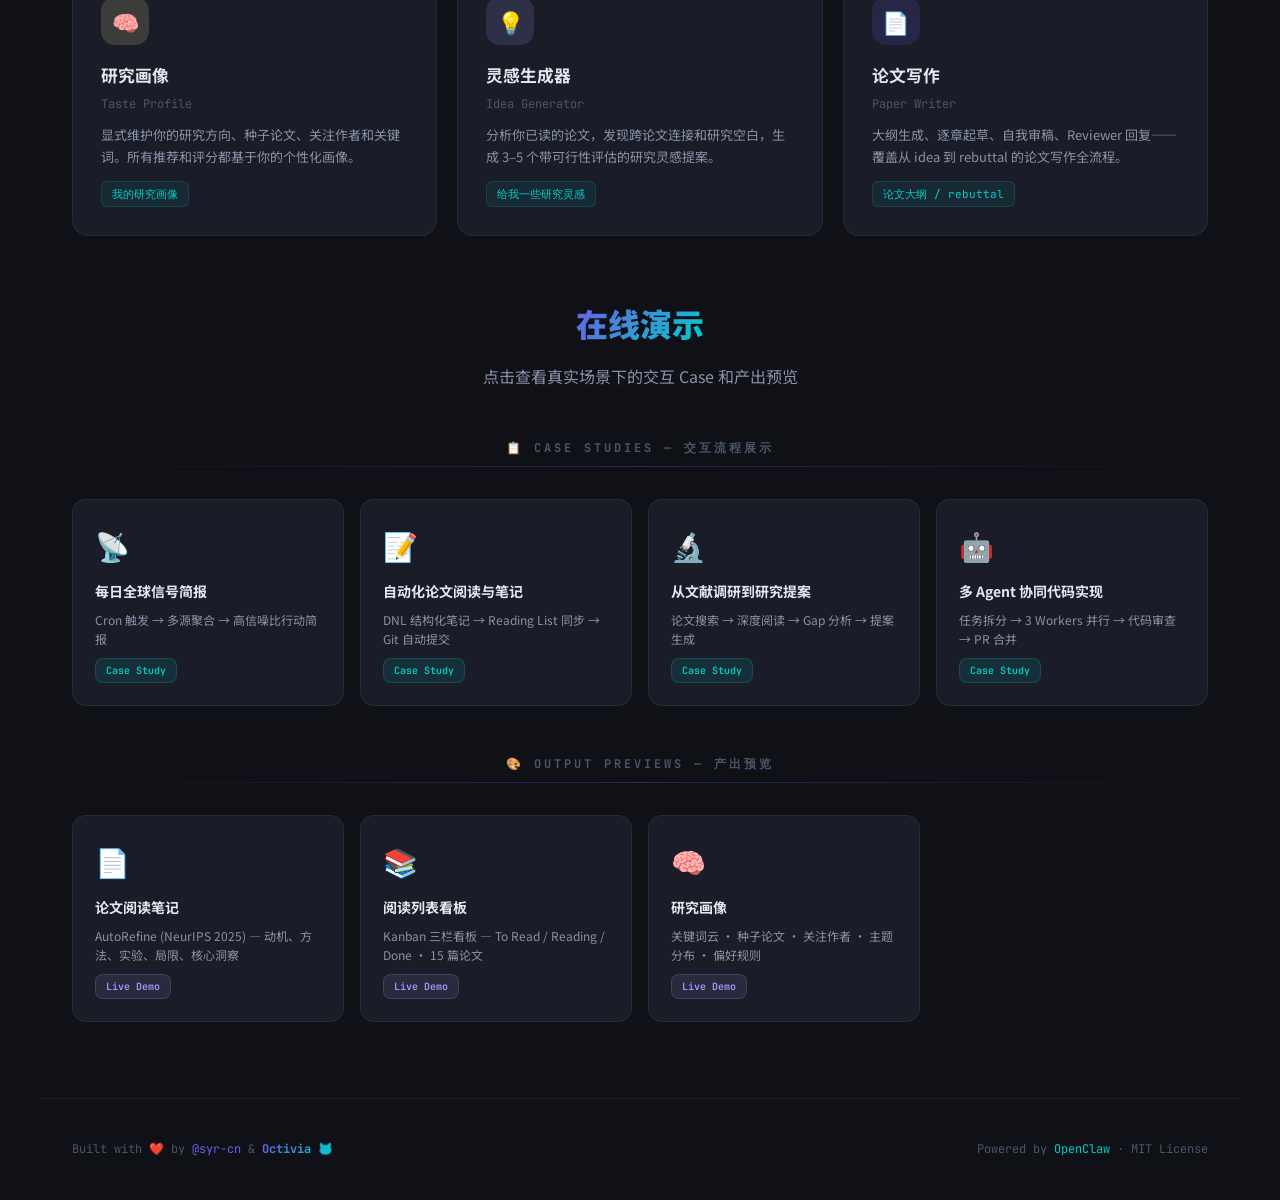
==== commit adf46ecc: "update link addresses" ====
--- a/index.html
+++ b/index.html
@@ -3,7 +3,7 @@
 <head>
 <meta charset="UTF-8">
 <meta name="viewport" content="width=device-width, initial-scale=1.0">
-<title>ResearchClaws — AI 全能论文助手</title>
+<title>ResearchClaw — AI 全能论文助手</title>
 <link href="https://fonts.googleapis.com/css2?family=Noto+Sans+SC:wght@300;400;500;700;900&family=JetBrains+Mono:wght@400;500;700&display=swap" rel="stylesheet">
 <style>
 *,*::before,*::after{margin:0;padding:0;box-sizing:border-box}
@@ -85,19 +85,6 @@
 .tag-case{background:rgba(0,206,201,0.1);color:var(--accent2);border:1px solid rgba(0,206,201,0.2)}
 .tag-demo{background:rgba(162,155,254,0.1);color:var(--accent4);border:1px solid rgba(162,155,254,0.2)}
 
-/* ── Comparison table ── */
-.compare-wrap{overflow-x:auto;margin-top:20px}
-.compare-table{width:100%;border-collapse:separate;border-spacing:0;font-size:13px}
-.compare-table th,.compare-table td{padding:12px 16px;text-align:left;border-bottom:1px solid var(--border)}
-.compare-table th{background:var(--bg-card);font-weight:700;font-size:12px;text-transform:uppercase;letter-spacing:1px;color:var(--text-dim);font-family:'JetBrains Mono',monospace;position:sticky;top:0}
-.compare-table th:first-child{border-radius:10px 0 0 0}
-.compare-table th:last-child{border-radius:0 10px 0 0}
-.compare-table td:first-child{font-weight:600;color:var(--text)}
-.compare-table .yes{color:var(--accent2)}
-.compare-table .no{color:var(--text-muted)}
-.compare-table .partial{color:var(--accent5)}
-.compare-table tr:hover td{background:rgba(108,92,231,0.03)}
-
 /* ── Footer ── */
 .site-footer{max-width:1200px;margin:0 auto;padding:40px 32px;border-top:1px solid var(--border);display:flex;justify-content:space-between;align-items:center;font-size:12px;color:var(--text-muted);font-family:'JetBrains Mono',monospace;flex-wrap:wrap;gap:16px}
 .footer-brand{font-weight:700;background:linear-gradient(135deg,var(--accent),var(--accent2));-webkit-background-clip:text;-webkit-text-fill-color:transparent}
@@ -107,28 +94,44 @@
   .hero h1{font-size:2.2rem}
   .nav-links{display:none}
 }
+
+/* ── Light mode ─────────────────────────────────── */
+body.light {
+  --bg: #ffffff;
+  --bg-card: #f8f9fa;
+  --bg-code: #f1f3f5;
+  --text: #1a1a2e;
+  --text-dim: #4a5568;
+  --text-muted: #718096;
+  --border: rgba(0,0,0,0.08);
+  --border-acc: rgba(108,92,231,0.2);
+  --glow: rgba(108,92,231,0.06);
+}
+body { transition: background .3s, color .3s; }
 </style>
 </head>
 <body>
+<!-- Theme toggle -->
+<button id="theme-toggle" onclick="toggleTheme()" title="Toggle light/dark mode" style="position:fixed;top:16px;right:16px;z-index:9999;width:40px;height:40px;border-radius:50%;border:1px solid var(--border);background:var(--bg-card);color:var(--text);font-size:18px;cursor:pointer;display:flex;align-items:center;justify-content:center;transition:all .3s;box-shadow:0 2px 8px rgba(0,0,0,.2);">🌙</button>
+
 
 <!-- Nav -->
 <nav class="nav">
   <div class="nav-inner">
-    <a href="#" class="nav-logo">🦞 ResearchClaws</a>
+    <a href="#" class="nav-logo">🦞 ResearchClaw</a>
     <div class="nav-links">
       <a href="#capabilities">能力</a>
       <a href="#showcase">演示</a>
       <a href="#install">安装</a>
-      <a href="#compare">对比</a>
-      <a href="https://github.com/syr-cn/ResearchClaws" class="nav-gh" target="_blank">⭐ GitHub</a>
+      <a href="https://github.com/syr-cn/ResearchClaw" class="nav-gh" target="_blank">⭐ GitHub</a>
     </div>
   </div>
 </nav>
 
 <!-- Hero -->
 <section class="hero">
-  <div class="hero-badge">🦞 v2.0 · 6 Core Capabilities · Zero API Keys</div>
-  <h1><span class="grad">ResearchClaws</span><br>你的 AI 全能论文助手</h1>
+  <div class="hero-badge">🦞 v2.0 · CRGP 分析法 · 6 Core Capabilities · Zero API Keys</div>
+  <h1><span class="grad">ResearchClaw</span><br>你的 AI 全能论文助手</h1>
   <p class="hero-sub">
     从<strong>论文发现</strong>到<strong>深度阅读</strong>，从<strong>知识管理</strong>到<strong>灵感生成</strong>，从<strong>论文写作</strong>到<strong>审稿回复</strong>——<br>
     6 大核心能力，零第三方 API Key，一句话安装，开箱即用。
@@ -142,9 +145,28 @@
 <!-- Install -->
 <div id="install" class="install-banner">
   <div class="install-label">⚡ 一句话安装 — 发给你的 OpenClaw 代理</div>
-  <div class="install-code">帮我安装 ResearchClaws：https://raw.githubusercontent.com/syr-cn/ResearchClaws/main/docs/install.md</div>
+  <div class="install-code">帮我安装 ResearchClaw：https://raw.githubusercontent.com/syr-cn/ResearchClaw/main/docs/install.md</div>
   <div class="install-note">没有 OpenClaw？先访问 <a href="https://openclaw.ai" target="_blank">openclaw.ai</a> 安装，再运行上面这句话。</div>
 </div>
+
+<!-- CRGP highlight -->
+<section class="section" style="padding-bottom:20px">
+  <div style="max-width:800px;margin:0 auto;background:linear-gradient(135deg,rgba(108,92,231,0.08),rgba(0,206,201,0.05));border:1px solid var(--border-acc);border-radius:16px;padding:28px 36px">
+    <div style="display:flex;align-items:center;gap:12px;margin-bottom:14px">
+      <span style="font-size:24px">📖</span>
+      <span style="font-size:16px;font-weight:800;background:linear-gradient(135deg,var(--accent),var(--accent2));-webkit-background-clip:text;-webkit-text-fill-color:transparent">基于 CRGP 分析法</span>
+    </div>
+    <p style="font-size:14px;color:var(--text-dim);line-height:1.8;margin-bottom:12px">
+      每篇论文阅读笔记均采用 <strong style="color:var(--text)">CRGP 结构化分析</strong>——
+      <strong style="color:var(--accent)">C</strong>ontext（研究背景）→
+      <strong style="color:var(--accent2)">R</strong>elated Work（相关工作）→
+      <strong style="color:var(--accent3)">G</strong>ap（研究缺口）→
+      <strong style="color:var(--accent4)">P</strong>roposal（本文方案），
+      帮助读者在 30 秒内抓住论文的核心逻辑链。配合图表解读、实验数字和关键发现，生成真正有帮助的深度笔记。
+    </p>
+    <span style="font-size:11px;color:var(--text-muted);font-family:'JetBrains Mono',monospace">Context → Related Work → Gap → Proposal → Method → Results → Insights</span>
+  </div>
+</section>
 
 <!-- Capabilities -->
 <section id="capabilities" class="section">
@@ -165,8 +187,8 @@
     <div class="cap-card">
       <div class="cap-icon icon-reader">📝</div>
       <h3>深度速读</h3>
-      <div class="cap-en">Paper Reader</div>
-      <p>发一个 arXiv 链接，AI 读完 PDF，生成结构化笔记（动机 · 方法 · 实验 · 局限 · 要点），并保存为精美 HTML 页面。</p>
+      <div class="cap-en">Paper Reader · CRGP 分析法</div>
+      <p>发一个 arXiv 链接，AI 读完 PDF，基于 <strong>CRGP 分析法</strong>（Context → Related Work → Gap → Proposal）生成结构化笔记，含图表解读和关键发现，保存为精美 HTML 页面。</p>
       <span class="cap-trigger">帮我读一下 [链接]</span>
     </div>
 
@@ -267,41 +289,27 @@
   </div>
 </section>
 
-<!-- Compare -->
-<section id="compare" class="section">
-  <div class="section-heading">
-    <h2><span class="grad">与同类工具比较</span></h2>
-    <p>灵感来自 PaperClaw 和 ARIS，但更轻量、更集成</p>
-  </div>
-  <div class="compare-wrap">
-    <table class="compare-table">
-      <thead>
-        <tr>
-          <th>特性</th>
-          <th>ResearchClaws</th>
-          <th>PaperClaw</th>
-          <th>ARIS</th>
-        </tr>
-      </thead>
-      <tbody>
-        <tr><td>零 API Key</td><td class="yes">✅ 完全免费</td><td class="no">需要配置</td><td class="no">需要多个 Key</td></tr>
-        <tr><td>一句话安装</td><td class="yes">✅</td><td class="no">手动配置</td><td class="no">手动配置</td></tr>
-        <tr><td>深度阅读笔记</td><td class="yes">✅ HTML 页面</td><td class="yes">✅ Markdown</td><td class="yes">✅ Markdown</td></tr>
-        <tr><td>论文列表管理</td><td class="yes">✅ HTML 看板</td><td class="no">❌</td><td class="no">❌</td></tr>
-        <tr><td>研究画像个性化</td><td class="yes">✅ 自动学习</td><td class="partial">部分</td><td class="no">❌</td></tr>
-        <tr><td>灵感生成</td><td class="yes">✅</td><td class="no">❌</td><td class="partial">部分</td></tr>
-        <tr><td>论文写作辅助</td><td class="yes">✅ 含 Rebuttal</td><td class="no">❌</td><td class="yes">✅ 含实验执行</td></tr>
-        <tr><td>OpenClaw 原生</td><td class="yes">✅</td><td class="yes">✅</td><td class="no">Claude Code 原生</td></tr>
-      </tbody>
-    </table>
-  </div>
-</section>
-
 <!-- Footer -->
 <footer class="site-footer">
   <span>Built with ❤️ by <a href="https://github.com/syr-cn" target="_blank" style="color:var(--accent)">@syr-cn</a> &amp; <span class="footer-brand">Octivia 🐱</span></span>
   <span>Powered by <a href="https://openclaw.ai" target="_blank" style="color:var(--accent2)">OpenClaw</a> · MIT License</span>
 </footer>
 
+<script>
+(function(){
+  var saved = localStorage.getItem('theme');
+  if(saved === 'light') {
+    document.body.classList.add('light');
+    var btn = document.getElementById('theme-toggle');
+    if(btn) btn.textContent = '☀️';
+  }
+})();
+function toggleTheme(){
+  var isLight = document.body.classList.toggle('light');
+  var btn = document.getElementById('theme-toggle');
+  btn.textContent = isLight ? '☀️' : '🌙';
+  localStorage.setItem('theme', isLight ? 'light' : 'dark');
+}
+</script>
 </body>
 </html>
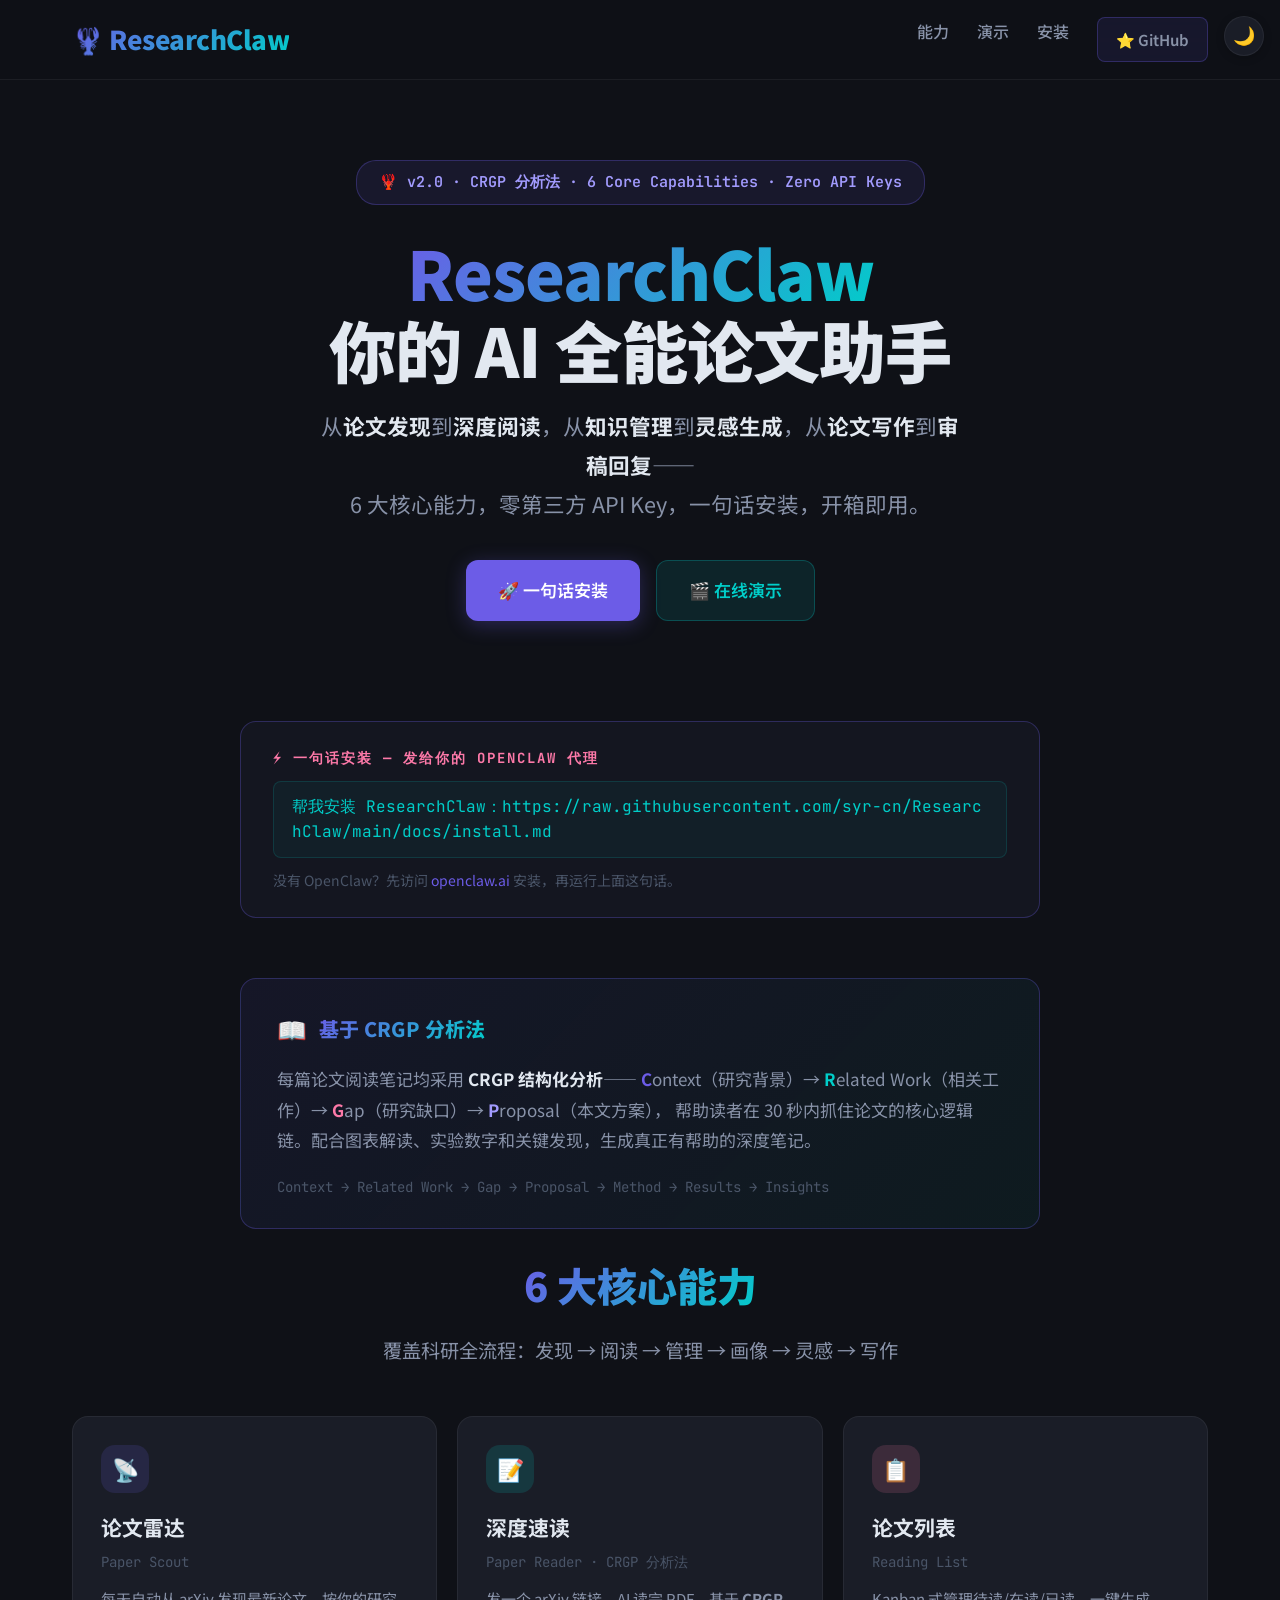
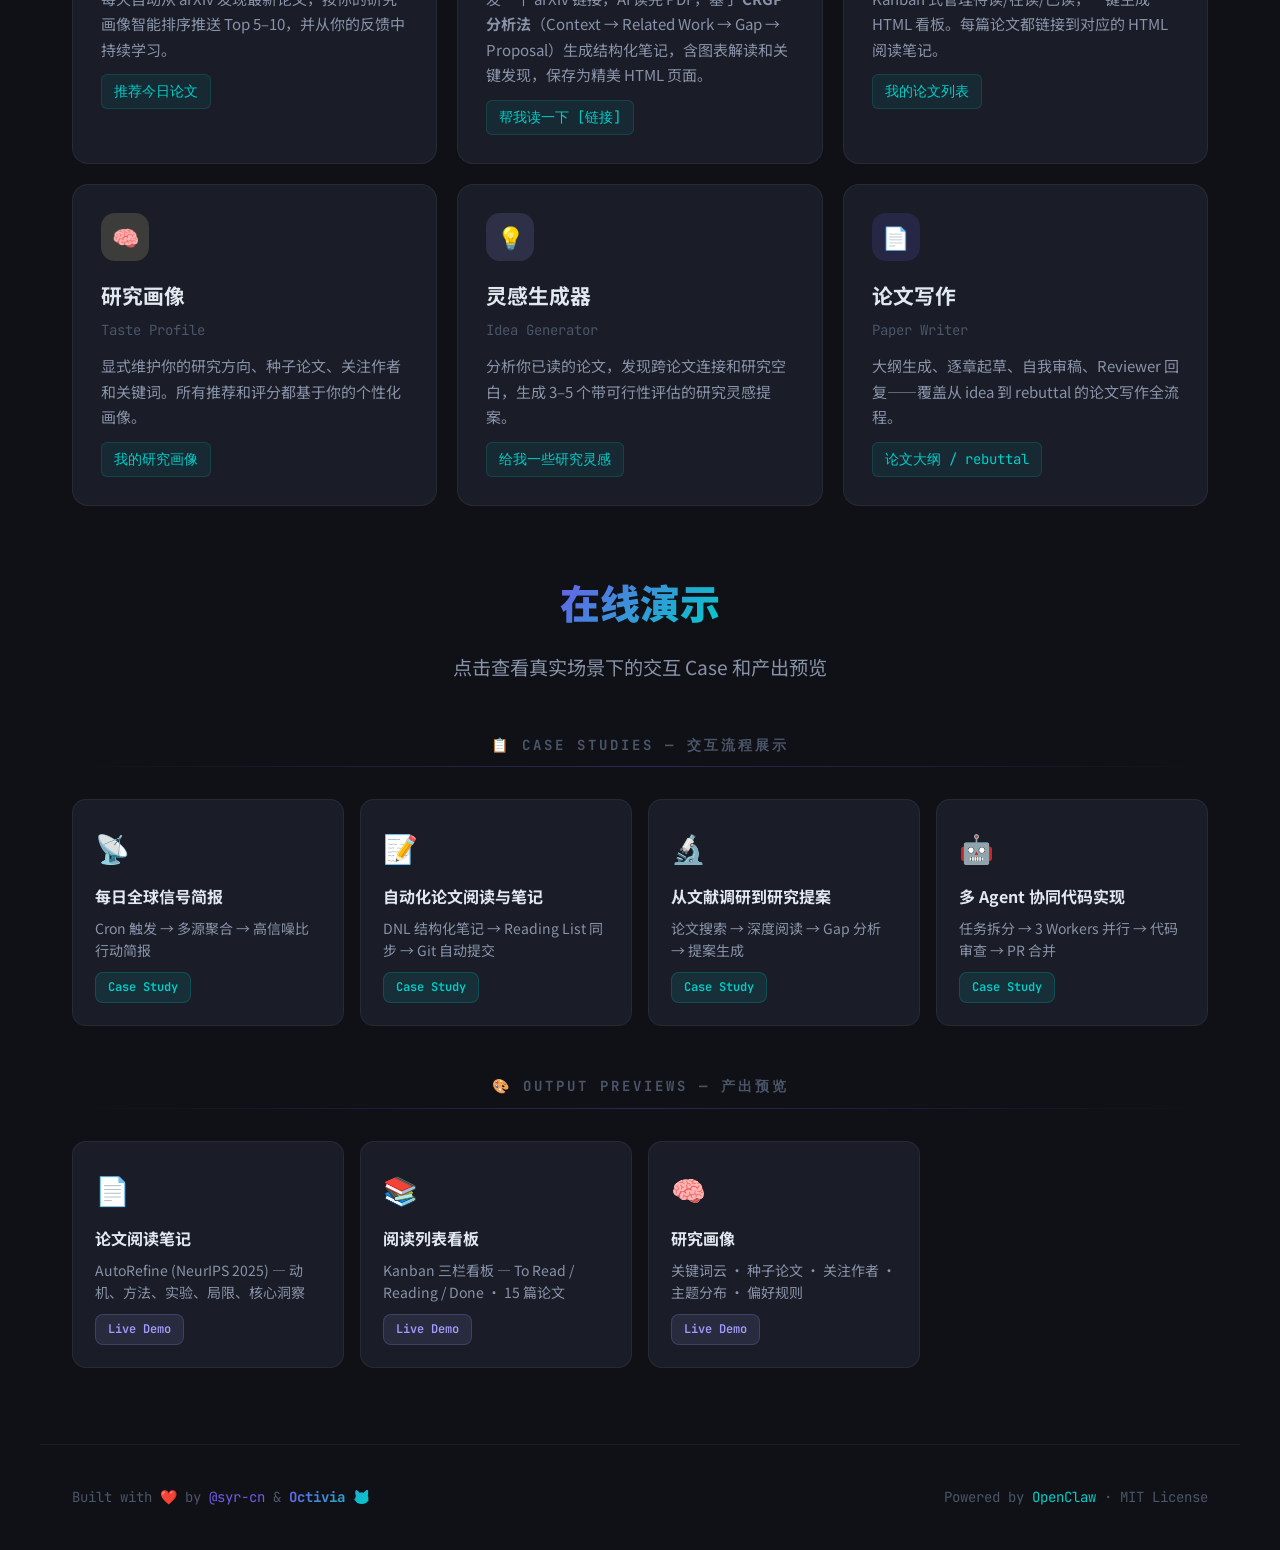
==== commit 7fe1131f: "updated font size" ====
--- a/index.html
+++ b/index.html
@@ -14,7 +14,7 @@
   --border:rgba(255,255,255,0.06);--border-acc:rgba(108,92,231,0.3);
 }
 html{background:var(--bg);scroll-behavior:smooth}
-body{font-family:'Noto Sans SC',sans-serif;background:var(--bg);color:var(--text);min-height:100vh;line-height:1.7}
+body{font-family:'Noto Sans SC',sans-serif;background:var(--bg);color:var(--text);min-height:100vh;line-height:1.8;font-size:18px}
 ::-webkit-scrollbar{width:6px}
 ::-webkit-scrollbar-track{background:var(--bg)}
 ::-webkit-scrollbar-thumb{background:var(--accent);border-radius:3px}
@@ -24,22 +24,22 @@
 /* ── Nav ── */
 .nav{position:sticky;top:0;z-index:100;background:rgba(15,17,23,0.85);backdrop-filter:blur(20px);border-bottom:1px solid var(--border);padding:16px 0}
 .nav-inner{max-width:1200px;margin:0 auto;padding:0 32px;display:flex;align-items:center;justify-content:space-between}
-.nav-logo{font-size:20px;font-weight:900;background:linear-gradient(135deg,var(--accent),var(--accent2));-webkit-background-clip:text;-webkit-text-fill-color:transparent;letter-spacing:-0.5px;text-decoration:none}
-.nav-links{display:flex;gap:24px;font-size:13px;font-weight:500}
+.nav-logo{font-size:26px;font-weight:900;background:linear-gradient(135deg,var(--accent),var(--accent2));-webkit-background-clip:text;-webkit-text-fill-color:transparent;letter-spacing:-0.5px;text-decoration:none}
+.nav-links{display:flex;gap:28px;font-size:16px;font-weight:500}
 .nav-links a{color:var(--text-dim);text-decoration:none;transition:color .2s}
 .nav-links a:hover{color:var(--text)}
-.nav-gh{display:inline-flex;align-items:center;gap:6px;padding:6px 14px;border-radius:8px;background:rgba(108,92,231,0.1);border:1px solid var(--border-acc);color:var(--accent4);font-size:12px;font-weight:600;text-decoration:none;transition:background .2s}
+.nav-gh{display:inline-flex;align-items:center;gap:6px;padding:8px 18px;border-radius:8px;background:rgba(108,92,231,0.1);border:1px solid var(--border-acc);color:var(--accent4);font-size:15px;font-weight:600;text-decoration:none;transition:background .2s}
 .nav-gh:hover{background:rgba(108,92,231,0.2);text-decoration:none}
 
 /* ── Hero ── */
 .hero{max-width:1200px;margin:0 auto;padding:80px 32px 60px;text-align:center}
-.hero-badge{display:inline-flex;align-items:center;gap:8px;padding:6px 18px;border-radius:20px;background:rgba(108,92,231,0.1);border:1px solid var(--border-acc);font-size:12px;font-weight:600;color:var(--accent4);margin-bottom:28px;font-family:'JetBrains Mono',monospace}
-.hero h1{font-size:3.5rem;font-weight:900;line-height:1.15;margin-bottom:20px;letter-spacing:-1px}
+.hero-badge{display:inline-flex;align-items:center;gap:8px;padding:8px 22px;border-radius:20px;background:rgba(108,92,231,0.1);border:1px solid var(--border-acc);font-size:15px;font-weight:600;color:var(--accent4);margin-bottom:28px;font-family:'JetBrains Mono',monospace}
+.hero h1{font-size:4.2rem;font-weight:900;line-height:1.15;margin-bottom:20px;letter-spacing:-1px}
 .hero h1 .grad{background:linear-gradient(135deg,var(--accent),var(--accent2));-webkit-background-clip:text;-webkit-text-fill-color:transparent}
-.hero-sub{font-size:1.15rem;color:var(--text-dim);max-width:640px;margin:0 auto 36px;line-height:1.8}
+.hero-sub{font-size:1.35rem;color:var(--text-dim);max-width:640px;margin:0 auto 36px;line-height:1.8}
 .hero-sub strong{color:var(--text)}
 .hero-actions{display:flex;gap:16px;justify-content:center;flex-wrap:wrap;margin-bottom:40px}
-.btn{display:inline-flex;align-items:center;gap:8px;padding:12px 28px;border-radius:12px;font-size:14px;font-weight:600;text-decoration:none;transition:transform .15s,box-shadow .15s}
+.btn{display:inline-flex;align-items:center;gap:8px;padding:14px 32px;border-radius:12px;font-size:17px;font-weight:600;text-decoration:none;transition:transform .15s,box-shadow .15s}
 .btn:hover{transform:translateY(-2px);text-decoration:none}
 .btn-primary{background:var(--accent);color:#fff;box-shadow:0 4px 20px rgba(108,92,231,0.3)}
 .btn-primary:hover{box-shadow:0 8px 30px rgba(108,92,231,0.4)}
@@ -47,16 +47,16 @@
 
 /* ── Install banner ── */
 .install-banner{max-width:800px;margin:0 auto 60px;background:var(--bg-code);border:1px solid var(--border-acc);border-radius:16px;padding:24px 32px;text-align:left}
-.install-label{font-size:11px;font-weight:700;color:var(--accent3);text-transform:uppercase;letter-spacing:2px;margin-bottom:10px;font-family:'JetBrains Mono',monospace}
-.install-code{font-family:'JetBrains Mono',monospace;font-size:13px;color:var(--accent2);background:rgba(0,206,201,0.05);padding:12px 18px;border-radius:8px;border:1px solid rgba(0,206,201,0.15);word-break:break-all;line-height:1.6}
-.install-note{font-size:12px;color:var(--text-muted);margin-top:10px}
+.install-label{font-size:14px;font-weight:700;color:var(--accent3);text-transform:uppercase;letter-spacing:2px;margin-bottom:10px;font-family:'JetBrains Mono',monospace}
+.install-code{font-family:'JetBrains Mono',monospace;font-size:16px;color:var(--accent2);background:rgba(0,206,201,0.05);padding:12px 18px;border-radius:8px;border:1px solid rgba(0,206,201,0.15);word-break:break-all;line-height:1.6}
+.install-note{font-size:14px;color:var(--text-muted);margin-top:10px}
 
 /* ── Capabilities grid ── */
 .section{max-width:1200px;margin:0 auto;padding:0 32px 60px}
 .section-heading{text-align:center;margin-bottom:48px}
-.section-heading h2{font-size:2rem;font-weight:900;margin-bottom:12px}
+.section-heading h2{font-size:2.5rem;font-weight:900;margin-bottom:12px}
 .section-heading h2 .grad{background:linear-gradient(135deg,var(--accent),var(--accent2));-webkit-background-clip:text;-webkit-text-fill-color:transparent}
-.section-heading p{color:var(--text-dim);font-size:1rem}
+.section-heading p{color:var(--text-dim);font-size:1.2rem}
 .cap-grid{display:grid;grid-template-columns:repeat(3,1fr);gap:20px}
 .cap-card{background:var(--bg-card);border:1px solid var(--border);border-radius:16px;padding:28px;transition:border-color .2s,transform .2s}
 .cap-card:hover{border-color:rgba(108,92,231,0.3);transform:translateY(-3px)}
@@ -67,26 +67,26 @@
 .icon-taste{background:rgba(255,234,167,0.15)}
 .icon-idea{background:rgba(162,155,254,0.15)}
 .icon-writer{background:rgba(108,92,231,0.15)}
-.cap-card h3{font-size:1.05rem;font-weight:700;margin-bottom:4px}
-.cap-card .cap-en{font-size:12px;color:var(--text-muted);font-family:'JetBrains Mono',monospace;margin-bottom:10px}
-.cap-card p{font-size:13px;color:var(--text-dim);line-height:1.7}
-.cap-trigger{display:inline-block;margin-top:12px;padding:3px 10px;border-radius:6px;font-size:11px;font-family:'JetBrains Mono',monospace;background:rgba(0,206,201,0.08);color:var(--accent2);border:1px solid rgba(0,206,201,0.15)}
+.cap-card h3{font-size:1.3rem;font-weight:700;margin-bottom:4px}
+.cap-card .cap-en{font-size:14px;color:var(--text-muted);font-family:'JetBrains Mono',monospace;margin-bottom:10px}
+.cap-card p{font-size:15px;color:var(--text-dim);line-height:1.7}
+.cap-trigger{display:inline-block;margin-top:12px;padding:4px 12px;border-radius:6px;font-size:14px;font-family:'JetBrains Mono',monospace;background:rgba(0,206,201,0.08);color:var(--accent2);border:1px solid rgba(0,206,201,0.15)}
 
 /* ── Showcase section ── */
-.showcase-label{font-size:12px;font-weight:700;color:var(--text-muted);text-transform:uppercase;letter-spacing:3px;font-family:'JetBrains Mono',monospace;margin-bottom:8px;text-align:center}
+.showcase-label{font-size:14px;font-weight:700;color:var(--text-muted);text-transform:uppercase;letter-spacing:3px;font-family:'JetBrains Mono',monospace;margin-bottom:8px;text-align:center}
 .showcase-divider{width:100%;height:1px;background:linear-gradient(90deg,transparent,rgba(108,92,231,0.3),transparent);margin-bottom:32px}
 .show-grid{display:grid;grid-template-columns:repeat(auto-fill,minmax(260px,1fr));gap:16px;margin-bottom:16px}
 .show-card{display:block;background:var(--bg-card);border:1px solid var(--border);border-radius:14px;padding:22px;text-decoration:none;color:var(--text);transition:border-color .2s,transform .2s}
 .show-card:hover{border-color:rgba(108,92,231,0.3);transform:translateY(-3px);text-decoration:none}
 .show-icon{font-size:28px;margin-bottom:10px}
-.show-card h3{font-size:14px;font-weight:700;margin-bottom:6px}
-.show-card p{font-size:12px;color:var(--text-dim);line-height:1.6}
-.show-tag{display:inline-block;margin-top:10px;padding:3px 10px;border-radius:8px;font-size:10px;font-weight:600;font-family:'JetBrains Mono',monospace}
+.show-card h3{font-size:16px;font-weight:700;margin-bottom:6px}
+.show-card p{font-size:14px;color:var(--text-dim);line-height:1.6}
+.show-tag{display:inline-block;margin-top:10px;padding:4px 12px;border-radius:8px;font-size:12px;font-weight:600;font-family:'JetBrains Mono',monospace}
 .tag-case{background:rgba(0,206,201,0.1);color:var(--accent2);border:1px solid rgba(0,206,201,0.2)}
 .tag-demo{background:rgba(162,155,254,0.1);color:var(--accent4);border:1px solid rgba(162,155,254,0.2)}
 
 /* ── Footer ── */
-.site-footer{max-width:1200px;margin:0 auto;padding:40px 32px;border-top:1px solid var(--border);display:flex;justify-content:space-between;align-items:center;font-size:12px;color:var(--text-muted);font-family:'JetBrains Mono',monospace;flex-wrap:wrap;gap:16px}
+.site-footer{max-width:1200px;margin:0 auto;padding:40px 32px;border-top:1px solid var(--border);display:flex;justify-content:space-between;align-items:center;font-size:14px;color:var(--text-muted);font-family:'JetBrains Mono',monospace;flex-wrap:wrap;gap:16px}
 .footer-brand{font-weight:700;background:linear-gradient(135deg,var(--accent),var(--accent2));-webkit-background-clip:text;-webkit-text-fill-color:transparent}
 
 @media(max-width:900px){
@@ -154,9 +154,9 @@
   <div style="max-width:800px;margin:0 auto;background:linear-gradient(135deg,rgba(108,92,231,0.08),rgba(0,206,201,0.05));border:1px solid var(--border-acc);border-radius:16px;padding:28px 36px">
     <div style="display:flex;align-items:center;gap:12px;margin-bottom:14px">
       <span style="font-size:24px">📖</span>
-      <span style="font-size:16px;font-weight:800;background:linear-gradient(135deg,var(--accent),var(--accent2));-webkit-background-clip:text;-webkit-text-fill-color:transparent">基于 CRGP 分析法</span>
-    </div>
-    <p style="font-size:14px;color:var(--text-dim);line-height:1.8;margin-bottom:12px">
+      <span style="font-size:20px;font-weight:800;background:linear-gradient(135deg,var(--accent),var(--accent2));-webkit-background-clip:text;-webkit-text-fill-color:transparent">基于 CRGP 分析法</span>
+    </div>
+    <p style="font-size:17px;color:var(--text-dim);line-height:1.8;margin-bottom:12px">
       每篇论文阅读笔记均采用 <strong style="color:var(--text)">CRGP 结构化分析</strong>——
       <strong style="color:var(--accent)">C</strong>ontext（研究背景）→
       <strong style="color:var(--accent2)">R</strong>elated Work（相关工作）→
@@ -164,7 +164,7 @@
       <strong style="color:var(--accent4)">P</strong>roposal（本文方案），
       帮助读者在 30 秒内抓住论文的核心逻辑链。配合图表解读、实验数字和关键发现，生成真正有帮助的深度笔记。
     </p>
-    <span style="font-size:11px;color:var(--text-muted);font-family:'JetBrains Mono',monospace">Context → Related Work → Gap → Proposal → Method → Results → Insights</span>
+    <span style="font-size:14px;color:var(--text-muted);font-family:'JetBrains Mono',monospace">Context → Related Work → Gap → Proposal → Method → Results → Insights</span>
   </div>
 </section>
 
